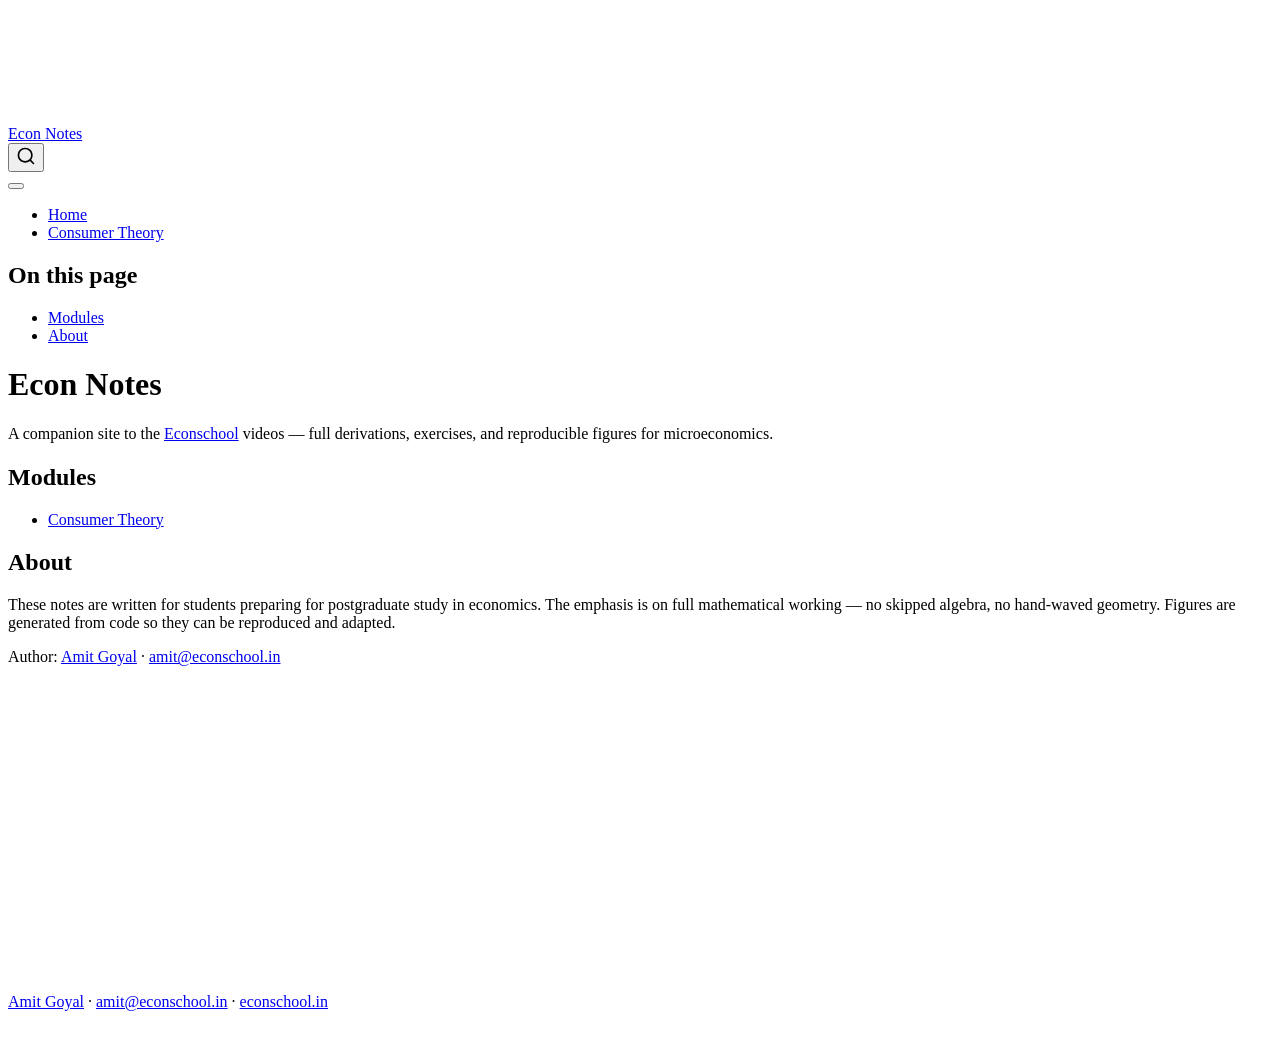
==== index.html @ 5a7f018c "Built site for gh-pages" ====
<!DOCTYPE html>
<html xmlns="http://www.w3.org/1999/xhtml" lang="en" xml:lang="en"><head>

<meta charset="utf-8">
<meta name="generator" content="quarto-1.9.37">

<meta name="viewport" content="width=device-width, initial-scale=1.0, user-scalable=yes">


<title>Econ Notes</title>
<style>
/* Default styles provided by pandoc.
** See https://pandoc.org/MANUAL.html#variables-for-html for config info.
*/
code{white-space: pre-wrap;}
span.smallcaps{font-variant: small-caps;}
div.columns{display: flex; gap: min(4vw, 1.5em);}
div.column{flex: auto; overflow-x: auto;}
div.hanging-indent{margin-left: 1.5em; text-indent: -1.5em;}
ul.task-list{list-style: none;}
ul.task-list li input[type="checkbox"] {
  width: 0.8em;
  margin: 0 0.8em 0.2em -1em; /* quarto-specific, see https://github.com/quarto-dev/quarto-cli/issues/4556 */ 
  vertical-align: middle;
}
</style>


<script src="site_libs/quarto-nav/quarto-nav.js"></script>
<script src="site_libs/quarto-nav/headroom.min.js"></script>
<script src="site_libs/clipboard/clipboard.min.js"></script>
<script src="site_libs/quarto-search/autocomplete.umd.js"></script>
<script src="site_libs/quarto-search/fuse.min.js"></script>
<script src="site_libs/quarto-search/quarto-search.js"></script>
<meta name="quarto:offset" content="./">
<script src="site_libs/quarto-html/quarto.js" type="module"></script>
<script src="site_libs/quarto-html/tabsets/tabsets.js" type="module"></script>
<script src="site_libs/quarto-html/popper.min.js"></script>
<script src="site_libs/quarto-html/tippy.umd.min.js"></script>
<script src="site_libs/quarto-html/anchor.min.js"></script>
<link href="site_libs/quarto-html/tippy.css" rel="stylesheet">
<link href="site_libs/quarto-html/quarto-syntax-highlighting-7f8f88aac4f3542376d5c11b86a4c14d.css" rel="stylesheet" id="quarto-text-highlighting-styles">
<script src="site_libs/bootstrap/bootstrap.min.js"></script>
<link href="site_libs/bootstrap/bootstrap-icons.css" rel="stylesheet">
<link href="site_libs/bootstrap/bootstrap-158031087360bce0ff56dc785ce39e06.min.css" rel="stylesheet" append-hash="true" id="quarto-bootstrap" data-mode="light">
<script id="quarto-search-options" type="application/json">{
  "location": "navbar",
  "copy-button": false,
  "collapse-after": 3,
  "panel-placement": "end",
  "type": "overlay",
  "limit": 50,
  "keyboard-shortcut": [
    "f",
    "/",
    "s"
  ],
  "show-item-context": false,
  "language": {
    "search-no-results-text": "No results",
    "search-matching-documents-text": "matching documents",
    "search-copy-link-title": "Copy link to search",
    "search-hide-matches-text": "Hide additional matches",
    "search-more-match-text": "more match in this document",
    "search-more-matches-text": "more matches in this document",
    "search-clear-button-title": "Clear",
    "search-text-placeholder": "",
    "search-detached-cancel-button-title": "Cancel",
    "search-submit-button-title": "Submit",
    "search-label": "Search"
  }
}</script>


<link rel="stylesheet" href="styles.css">
</head>

<body class="nav-fixed quarto-light">

<div id="quarto-search-results"></div>
  <header id="quarto-header" class="headroom fixed-top">
    <nav class="navbar navbar-expand-lg " data-bs-theme="dark">
      <div class="navbar-container container-fluid">
      <div class="navbar-brand-container mx-auto">
    <a class="navbar-brand" href="./index.html">
    <span class="navbar-title">Econ Notes</span>
    </a>
  </div>
            <div id="quarto-search" class="" title="Search"></div>
          <button class="navbar-toggler" type="button" data-bs-toggle="collapse" data-bs-target="#navbarCollapse" aria-controls="navbarCollapse" role="menu" aria-expanded="false" aria-label="Toggle navigation" onclick="if (window.quartoToggleHeadroom) { window.quartoToggleHeadroom(); }">
  <span class="navbar-toggler-icon"></span>
</button>
          <div class="collapse navbar-collapse" id="navbarCollapse">
            <ul class="navbar-nav navbar-nav-scroll me-auto">
  <li class="nav-item">
    <a class="nav-link active" href="./index.html" aria-current="page"> 
<span class="menu-text">Home</span></a>
  </li>  
  <li class="nav-item">
    <a class="nav-link" href="./consumer-theory/index.html"> 
<span class="menu-text">Consumer Theory</span></a>
  </li>  
</ul>
          </div> <!-- /navcollapse -->
            <div class="quarto-navbar-tools">
</div>
      </div> <!-- /container-fluid -->
    </nav>
</header>
<!-- content -->
<div id="quarto-content" class="quarto-container page-columns page-rows-contents page-layout-article page-navbar">
<!-- sidebar -->
<!-- margin-sidebar -->
    <div id="quarto-margin-sidebar" class="sidebar margin-sidebar">
        <nav id="TOC" role="doc-toc" class="toc-active">
    <h2 id="toc-title">On this page</h2>
   
  <ul>
  <li><a href="#modules" id="toc-modules" class="nav-link active" data-scroll-target="#modules">Modules</a></li>
  <li><a href="#about" id="toc-about" class="nav-link" data-scroll-target="#about">About</a></li>
  </ul>
</nav>
    </div>
<!-- main -->
<main class="content" id="quarto-document-content">

<header id="title-block-header" class="quarto-title-block default">
<div class="quarto-title">
<h1 class="title">Econ Notes</h1>
</div>



<div class="quarto-title-meta">

    
  
    
  </div>
  


</header>


<p>A companion site to the <a href="https://econschool.in">Econschool</a> videos — full derivations, exercises, and reproducible figures for microeconomics.</p>
<section id="modules" class="level2">
<h2 class="anchored" data-anchor-id="modules">Modules</h2>
<ul>
<li><a href="./consumer-theory/index.html">Consumer Theory</a></li>
</ul>
</section>
<section id="about" class="level2">
<h2 class="anchored" data-anchor-id="about">About</h2>
<p>These notes are written for students preparing for postgraduate study in economics. The emphasis is on full mathematical working — no skipped algebra, no hand-waved geometry. Figures are generated from code so they can be reproduced and adapted.</p>
<p>Author: <a href="https://econschool.in">Amit Goyal</a> · <a href="mailto:amit@econschool.in" class="email">amit@econschool.in</a></p>


</section>

</main> <!-- /main -->
<script id="quarto-html-after-body" type="application/javascript">
  window.document.addEventListener("DOMContentLoaded", function (event) {
    const icon = "";
    const anchorJS = new window.AnchorJS();
    anchorJS.options = {
      placement: 'right',
      icon: icon
    };
    anchorJS.add('.anchored');
    const isCodeAnnotation = (el) => {
      for (const clz of el.classList) {
        if (clz.startsWith('code-annotation-')) {                     
          return true;
        }
      }
      return false;
    }
    const onCopySuccess = function(e) {
      // button target
      const button = e.trigger;
      // don't keep focus
      button.blur();
      // flash "checked"
      button.classList.add('code-copy-button-checked');
      var currentTitle = button.getAttribute("title");
      button.setAttribute("title", "Copied!");
      let tooltip;
      if (window.bootstrap) {
        button.setAttribute("data-bs-toggle", "tooltip");
        button.setAttribute("data-bs-placement", "left");
        button.setAttribute("data-bs-title", "Copied!");
        tooltip = new bootstrap.Tooltip(button, 
          { trigger: "manual", 
            customClass: "code-copy-button-tooltip",
            offset: [0, -8]});
        tooltip.show();    
      }
      setTimeout(function() {
        if (tooltip) {
          tooltip.hide();
          button.removeAttribute("data-bs-title");
          button.removeAttribute("data-bs-toggle");
          button.removeAttribute("data-bs-placement");
        }
        button.setAttribute("title", currentTitle);
        button.classList.remove('code-copy-button-checked');
      }, 1000);
      // clear code selection
      e.clearSelection();
    }
    const getTextToCopy = function(trigger) {
      const outerScaffold = trigger.parentElement.cloneNode(true);
      const codeEl = outerScaffold.querySelector('code');
      for (const childEl of codeEl.children) {
        if (isCodeAnnotation(childEl)) {
          childEl.remove();
        }
      }
      return codeEl.innerText;
    }
    const clipboard = new window.ClipboardJS('.code-copy-button:not([data-in-quarto-modal])', {
      text: getTextToCopy
    });
    clipboard.on('success', onCopySuccess);
    if (window.document.getElementById('quarto-embedded-source-code-modal')) {
      const clipboardModal = new window.ClipboardJS('.code-copy-button[data-in-quarto-modal]', {
        text: getTextToCopy,
        container: window.document.getElementById('quarto-embedded-source-code-modal')
      });
      clipboardModal.on('success', onCopySuccess);
    }
      var localhostRegex = new RegExp(/^(?:http|https):\/\/localhost\:?[0-9]*\//);
      var mailtoRegex = new RegExp(/^mailto:/);
        var filterRegex = new RegExp('/' + window.location.host + '/');
      var isInternal = (href) => {
          return filterRegex.test(href) || localhostRegex.test(href) || mailtoRegex.test(href);
      }
      // Inspect non-navigation links and adorn them if external
     var links = window.document.querySelectorAll('a[href]:not(.nav-link):not(.navbar-brand):not(.toc-action):not(.sidebar-link):not(.sidebar-item-toggle):not(.pagination-link):not(.no-external):not([aria-hidden]):not(.dropdown-item):not(.quarto-navigation-tool):not(.about-link)');
      for (var i=0; i<links.length; i++) {
        const link = links[i];
        if (!isInternal(link.href)) {
          // undo the damage that might have been done by quarto-nav.js in the case of
          // links that we want to consider external
          if (link.dataset.originalHref !== undefined) {
            link.href = link.dataset.originalHref;
          }
        }
      }
    function tippyHover(el, contentFn, onTriggerFn, onUntriggerFn) {
      const config = {
        allowHTML: true,
        maxWidth: 500,
        delay: 100,
        arrow: false,
        appendTo: function(el) {
            return el.parentElement;
        },
        interactive: true,
        interactiveBorder: 10,
        theme: 'quarto',
        placement: 'bottom-start',
      };
      if (contentFn) {
        config.content = contentFn;
      }
      if (onTriggerFn) {
        config.onTrigger = onTriggerFn;
      }
      if (onUntriggerFn) {
        config.onUntrigger = onUntriggerFn;
      }
      window.tippy(el, config); 
    }
    const noterefs = window.document.querySelectorAll('a[role="doc-noteref"]');
    for (var i=0; i<noterefs.length; i++) {
      const ref = noterefs[i];
      tippyHover(ref, function() {
        // use id or data attribute instead here
        let href = ref.getAttribute('data-footnote-href') || ref.getAttribute('href');
        try { href = new URL(href).hash; } catch {}
        const id = href.replace(/^#\/?/, "");
        const note = window.document.getElementById(id);
        if (note) {
          return note.innerHTML;
        } else {
          return "";
        }
      });
    }
    const xrefs = window.document.querySelectorAll('a.quarto-xref');
    const processXRef = (id, note) => {
      // Strip column container classes
      const stripColumnClz = (el) => {
        el.classList.remove("page-full", "page-columns");
        if (el.children) {
          for (const child of el.children) {
            stripColumnClz(child);
          }
        }
      }
      stripColumnClz(note)
      if (id === null || id.startsWith('sec-')) {
        // Special case sections, only their first couple elements
        const container = document.createElement("div");
        if (note.children && note.children.length > 2) {
          container.appendChild(note.children[0].cloneNode(true));
          for (let i = 1; i < note.children.length; i++) {
            const child = note.children[i];
            if (child.tagName === "P" && child.innerText === "") {
              continue;
            } else {
              container.appendChild(child.cloneNode(true));
              break;
            }
          }
          if (window.Quarto?.typesetMath) {
            window.Quarto.typesetMath(container);
          }
          return container.innerHTML
        } else {
          if (window.Quarto?.typesetMath) {
            window.Quarto.typesetMath(note);
          }
          return note.innerHTML;
        }
      } else {
        // Remove any anchor links if they are present
        const anchorLink = note.querySelector('a.anchorjs-link');
        if (anchorLink) {
          anchorLink.remove();
        }
        if (window.Quarto?.typesetMath) {
          window.Quarto.typesetMath(note);
        }
        if (note.classList.contains("callout")) {
          return note.outerHTML;
        } else {
          return note.innerHTML;
        }
      }
    }
    for (var i=0; i<xrefs.length; i++) {
      const xref = xrefs[i];
      tippyHover(xref, undefined, function(instance) {
        instance.disable();
        let url = xref.getAttribute('href');
        let hash = undefined; 
        if (url.startsWith('#')) {
          hash = url;
        } else {
          try { hash = new URL(url).hash; } catch {}
        }
        if (hash) {
          const id = hash.replace(/^#\/?/, "");
          const note = window.document.getElementById(id);
          if (note !== null) {
            try {
              const html = processXRef(id, note.cloneNode(true));
              instance.setContent(html);
            } finally {
              instance.enable();
              instance.show();
            }
          } else {
            // See if we can fetch this
            fetch(url.split('#')[0])
            .then(res => res.text())
            .then(html => {
              const parser = new DOMParser();
              const htmlDoc = parser.parseFromString(html, "text/html");
              const note = htmlDoc.getElementById(id);
              if (note !== null) {
                const html = processXRef(id, note);
                instance.setContent(html);
              } 
            }).finally(() => {
              instance.enable();
              instance.show();
            });
          }
        } else {
          // See if we can fetch a full url (with no hash to target)
          // This is a special case and we should probably do some content thinning / targeting
          fetch(url)
          .then(res => res.text())
          .then(html => {
            const parser = new DOMParser();
            const htmlDoc = parser.parseFromString(html, "text/html");
            const note = htmlDoc.querySelector('main.content');
            if (note !== null) {
              // This should only happen for chapter cross references
              // (since there is no id in the URL)
              // remove the first header
              if (note.children.length > 0 && note.children[0].tagName === "HEADER") {
                note.children[0].remove();
              }
              const html = processXRef(null, note);
              instance.setContent(html);
            } 
          }).finally(() => {
            instance.enable();
            instance.show();
          });
        }
      }, function(instance) {
      });
    }
        let selectedAnnoteEl;
        const selectorForAnnotation = ( cell, annotation) => {
          let cellAttr = 'data-code-cell="' + cell + '"';
          let lineAttr = 'data-code-annotation="' +  annotation + '"';
          const selector = 'span[' + cellAttr + '][' + lineAttr + ']';
          return selector;
        }
        const selectCodeLines = (annoteEl) => {
          const doc = window.document;
          const targetCell = annoteEl.getAttribute("data-target-cell");
          const targetAnnotation = annoteEl.getAttribute("data-target-annotation");
          const annoteSpan = window.document.querySelector(selectorForAnnotation(targetCell, targetAnnotation));
          const lines = annoteSpan.getAttribute("data-code-lines").split(",");
          const lineIds = lines.map((line) => {
            return targetCell + "-" + line;
          })
          let top = null;
          let height = null;
          let parent = null;
          if (lineIds.length > 0) {
              //compute the position of the single el (top and bottom and make a div)
              const el = window.document.getElementById(lineIds[0]);
              top = el.offsetTop;
              height = el.offsetHeight;
              parent = el.parentElement.parentElement;
            if (lineIds.length > 1) {
              const lastEl = window.document.getElementById(lineIds[lineIds.length - 1]);
              const bottom = lastEl.offsetTop + lastEl.offsetHeight;
              height = bottom - top;
            }
            if (top !== null && height !== null && parent !== null) {
              // cook up a div (if necessary) and position it 
              let div = window.document.getElementById("code-annotation-line-highlight");
              if (div === null) {
                div = window.document.createElement("div");
                div.setAttribute("id", "code-annotation-line-highlight");
                div.style.position = 'absolute';
                parent.appendChild(div);
              }
              div.style.top = top - 2 + "px";
              div.style.height = height + 4 + "px";
              div.style.left = 0;
              let gutterDiv = window.document.getElementById("code-annotation-line-highlight-gutter");
              if (gutterDiv === null) {
                gutterDiv = window.document.createElement("div");
                gutterDiv.setAttribute("id", "code-annotation-line-highlight-gutter");
                gutterDiv.style.position = 'absolute';
                const codeCell = window.document.getElementById(targetCell);
                const gutter = codeCell.querySelector('.code-annotation-gutter');
                gutter.appendChild(gutterDiv);
              }
              gutterDiv.style.top = top - 2 + "px";
              gutterDiv.style.height = height + 4 + "px";
            }
            selectedAnnoteEl = annoteEl;
          }
        };
        const unselectCodeLines = () => {
          const elementsIds = ["code-annotation-line-highlight", "code-annotation-line-highlight-gutter"];
          elementsIds.forEach((elId) => {
            const div = window.document.getElementById(elId);
            if (div) {
              div.remove();
            }
          });
          selectedAnnoteEl = undefined;
        };
          // Handle positioning of the toggle
      window.addEventListener(
        "resize",
        throttle(() => {
          elRect = undefined;
          if (selectedAnnoteEl) {
            selectCodeLines(selectedAnnoteEl);
          }
        }, 10)
      );
      function throttle(fn, ms) {
      let throttle = false;
      let timer;
        return (...args) => {
          if(!throttle) { // first call gets through
              fn.apply(this, args);
              throttle = true;
          } else { // all the others get throttled
              if(timer) clearTimeout(timer); // cancel #2
              timer = setTimeout(() => {
                fn.apply(this, args);
                timer = throttle = false;
              }, ms);
          }
        };
      }
        // Attach click handler to the DT
        const annoteDls = window.document.querySelectorAll('dt[data-target-cell]');
        for (const annoteDlNode of annoteDls) {
          annoteDlNode.addEventListener('click', (event) => {
            const clickedEl = event.target;
            if (clickedEl !== selectedAnnoteEl) {
              unselectCodeLines();
              const activeEl = window.document.querySelector('dt[data-target-cell].code-annotation-active');
              if (activeEl) {
                activeEl.classList.remove('code-annotation-active');
              }
              selectCodeLines(clickedEl);
              clickedEl.classList.add('code-annotation-active');
            } else {
              // Unselect the line
              unselectCodeLines();
              clickedEl.classList.remove('code-annotation-active');
            }
          });
        }
    const findCites = (el) => {
      const parentEl = el.parentElement;
      if (parentEl) {
        const cites = parentEl.dataset.cites;
        if (cites) {
          return {
            el,
            cites: cites.split(' ')
          };
        } else {
          return findCites(el.parentElement)
        }
      } else {
        return undefined;
      }
    };
    var bibliorefs = window.document.querySelectorAll('a[role="doc-biblioref"]');
    for (var i=0; i<bibliorefs.length; i++) {
      const ref = bibliorefs[i];
      const citeInfo = findCites(ref);
      if (citeInfo) {
        tippyHover(citeInfo.el, function() {
          var popup = window.document.createElement('div');
          citeInfo.cites.forEach(function(cite) {
            var citeDiv = window.document.createElement('div');
            citeDiv.classList.add('hanging-indent');
            citeDiv.classList.add('csl-entry');
            var biblioDiv = window.document.getElementById('ref-' + cite);
            if (biblioDiv) {
              citeDiv.innerHTML = biblioDiv.innerHTML;
            }
            popup.appendChild(citeDiv);
          });
          return popup.innerHTML;
        });
      }
    }
  });
  </script>
</div> <!-- /content -->
<footer class="footer">
  <div class="nav-footer">
    <div class="nav-footer-left">
      &nbsp;
    </div>   
    <div class="nav-footer-center">
<p><a href="https://econschool.in">Amit Goyal</a> · <a href="mailto:amit@econschool.in" class="email">amit@econschool.in</a> · <a href="https://econschool.in">econschool.in</a></p>
</div>
    <div class="nav-footer-right">
      &nbsp;
    </div>
  </div>
</footer>




</body></html>
---- site_libs/quarto-html/tippy.css ----
.tippy-box[data-animation=fade][data-state=hidden]{opacity:0}[data-tippy-root]{max-width:calc(100vw - 10px)}.tippy-box{position:relative;background-color:#333;color:#fff;border-radius:4px;font-size:14px;line-height:1.4;white-space:normal;outline:0;transition-property:transform,visibility,opacity}.tippy-box[data-placement^=top]>.tippy-arrow{bottom:0}.tippy-box[data-placement^=top]>.tippy-arrow:before{bottom:-7px;left:0;border-width:8px 8px 0;border-top-color:initial;transform-origin:center top}.tippy-box[data-placement^=bottom]>.tippy-arrow{top:0}.tippy-box[data-placement^=bottom]>.tippy-arrow:before{top:-7px;left:0;border-width:0 8px 8px;border-bottom-color:initial;transform-origin:center bottom}.tippy-box[data-placement^=left]>.tippy-arrow{right:0}.tippy-box[data-placement^=left]>.tippy-arrow:before{border-width:8px 0 8px 8px;border-left-color:initial;right:-7px;transform-origin:center left}.tippy-box[data-placement^=right]>.tippy-arrow{left:0}.tippy-box[data-placement^=right]>.tippy-arrow:before{left:-7px;border-width:8px 8px 8px 0;border-right-color:initial;transform-origin:center right}.tippy-box[data-inertia][data-state=visible]{transition-timing-function:cubic-bezier(.54,1.5,.38,1.11)}.tippy-arrow{width:16px;height:16px;color:#333}.tippy-arrow:before{content:"";position:absolute;border-color:transparent;border-style:solid}.tippy-content{position:relative;padding:5px 9px;z-index:1}
---- site_libs/quarto-html/quarto-syntax-highlighting-7f8f88aac4f3542376d5c11b86a4c14d.css ----
/* quarto syntax highlight colors */
:root {
  --quarto-hl-ot-color: #003B4F;
  --quarto-hl-at-color: #657422;
  --quarto-hl-ss-color: #20794D;
  --quarto-hl-an-color: #5E5E5E;
  --quarto-hl-fu-color: #4758AB;
  --quarto-hl-st-color: #20794D;
  --quarto-hl-cf-color: #003B4F;
  --quarto-hl-op-color: #5E5E5E;
  --quarto-hl-er-color: #AD0000;
  --quarto-hl-bn-color: #AD0000;
  --quarto-hl-al-color: #AD0000;
  --quarto-hl-va-color: #111111;
  --quarto-hl-bu-color: inherit;
  --quarto-hl-ex-color: inherit;
  --quarto-hl-pp-color: #AD0000;
  --quarto-hl-in-color: #5E5E5E;
  --quarto-hl-vs-color: #20794D;
  --quarto-hl-wa-color: #5E5E5E;
  --quarto-hl-do-color: #5E5E5E;
  --quarto-hl-im-color: #00769E;
  --quarto-hl-ch-color: #20794D;
  --quarto-hl-dt-color: #AD0000;
  --quarto-hl-fl-color: #AD0000;
  --quarto-hl-co-color: #5E5E5E;
  --quarto-hl-cv-color: #5E5E5E;
  --quarto-hl-cn-color: #8f5902;
  --quarto-hl-sc-color: #5E5E5E;
  --quarto-hl-dv-color: #AD0000;
  --quarto-hl-kw-color: #003B4F;
}

/* other quarto variables */
:root {
  --quarto-font-monospace: SFMono-Regular, Menlo, Monaco, Consolas, "Liberation Mono", "Courier New", monospace;
}

/* syntax highlight based on Pandoc's rules */
pre > code.sourceCode > span {
  color: #003B4F;
}

code.sourceCode > span {
  color: #003B4F;
}

div.sourceCode,
div.sourceCode pre.sourceCode {
  color: #003B4F;
}

/* Normal */
code span {
  color: #003B4F;
}

/* Alert */
code span.al {
  color: #AD0000;
  font-style: inherit;
}

/* Annotation */
code span.an {
  color: #5E5E5E;
  font-style: inherit;
}

/* Attribute */
code span.at {
  color: #657422;
  font-style: inherit;
}

/* BaseN */
code span.bn {
  color: #AD0000;
  font-style: inherit;
}

/* BuiltIn */
code span.bu {
  font-style: inherit;
}

/* ControlFlow */
code span.cf {
  color: #003B4F;
  font-weight: bold;
  font-style: inherit;
}

/* Char */
code span.ch {
  color: #20794D;
  font-style: inherit;
}

/* Constant */
code span.cn {
  color: #8f5902;
  font-style: inherit;
}

/* Comment */
code span.co {
  color: #5E5E5E;
  font-style: inherit;
}

/* CommentVar */
code span.cv {
  color: #5E5E5E;
  font-style: italic;
}

/* Documentation */
code span.do {
  color: #5E5E5E;
  font-style: italic;
}

/* DataType */
code span.dt {
  color: #AD0000;
  font-style: inherit;
}

/* DecVal */
code span.dv {
  color: #AD0000;
  font-style: inherit;
}

/* Error */
code span.er {
  color: #AD0000;
  font-style: inherit;
}

/* Extension */
code span.ex {
  font-style: inherit;
}

/* Float */
code span.fl {
  color: #AD0000;
  font-style: inherit;
}

/* Function */
code span.fu {
  color: #4758AB;
  font-style: inherit;
}

/* Import */
code span.im {
  color: #00769E;
  font-style: inherit;
}

/* Information */
code span.in {
  color: #5E5E5E;
  font-style: inherit;
}

/* Keyword */
code span.kw {
  color: #003B4F;
  font-weight: bold;
  font-style: inherit;
}

/* Operator */
code span.op {
  color: #5E5E5E;
  font-style: inherit;
}

/* Other */
code span.ot {
  color: #003B4F;
  font-style: inherit;
}

/* Preprocessor */
code span.pp {
  color: #AD0000;
  font-style: inherit;
}

/* SpecialChar */
code span.sc {
  color: #5E5E5E;
  font-style: inherit;
}

/* SpecialString */
code span.ss {
  color: #20794D;
  font-style: inherit;
}

/* String */
code span.st {
  color: #20794D;
  font-style: inherit;
}

/* Variable */
code span.va {
  color: #111111;
  font-style: inherit;
}

/* VerbatimString */
code span.vs {
  color: #20794D;
  font-style: inherit;
}

/* Warning */
code span.wa {
  color: #5E5E5E;
  font-style: italic;
}

.prevent-inlining {
  content: "</";
}

/*# sourceMappingURL=789ad8cd35626ba772517505b42a116e.css.map */
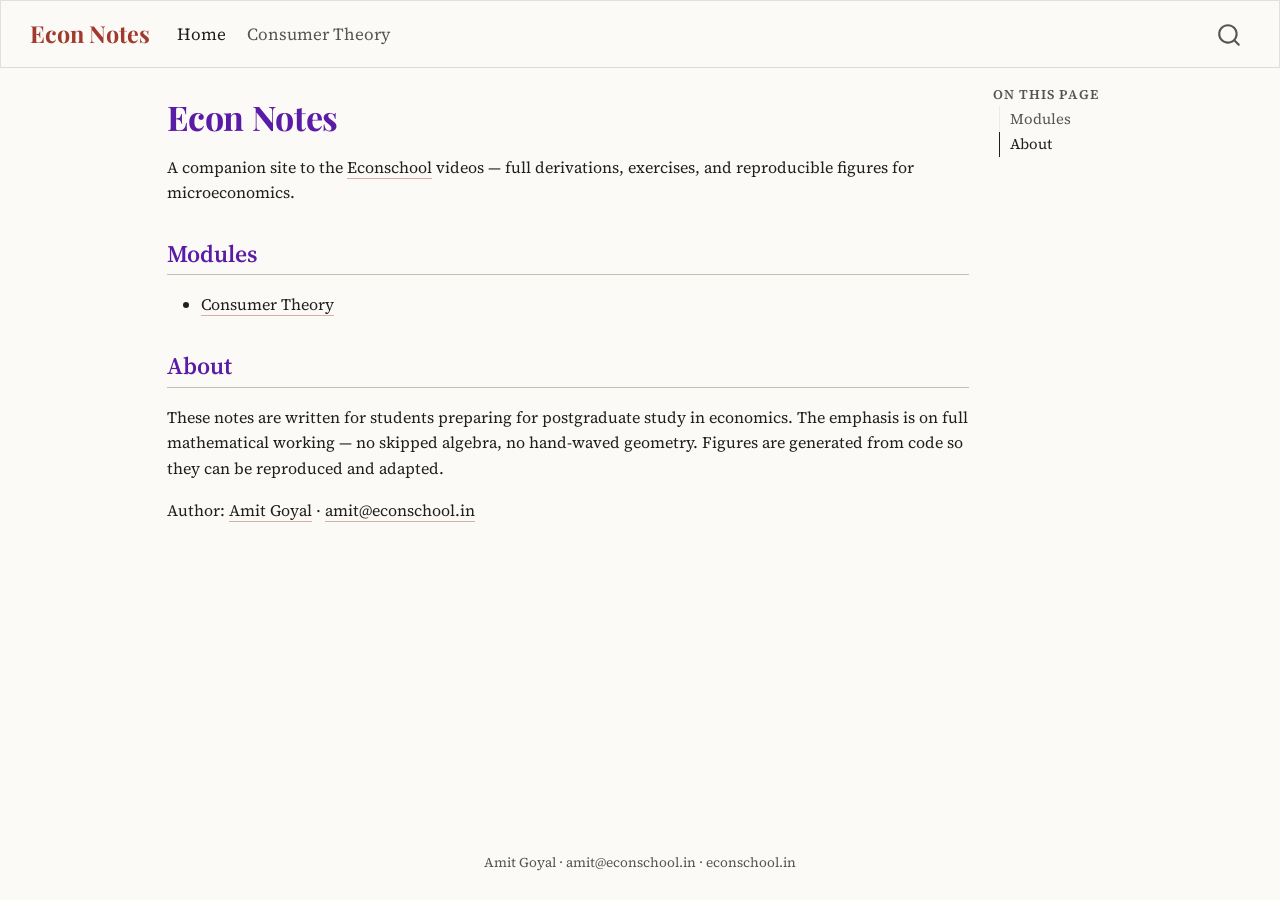
==== commit 337d3f5a: "Built site for gh-pages" ====
--- a/index.html
+++ b/index.html
@@ -42,7 +42,7 @@
 <link href="site_libs/quarto-html/quarto-syntax-highlighting-7f8f88aac4f3542376d5c11b86a4c14d.css" rel="stylesheet" id="quarto-text-highlighting-styles">
 <script src="site_libs/bootstrap/bootstrap.min.js"></script>
 <link href="site_libs/bootstrap/bootstrap-icons.css" rel="stylesheet">
-<link href="site_libs/bootstrap/bootstrap-158031087360bce0ff56dc785ce39e06.min.css" rel="stylesheet" append-hash="true" id="quarto-bootstrap" data-mode="light">
+<link href="site_libs/bootstrap/bootstrap-644edf66fb51301e821e522aa0bec14b.min.css" rel="stylesheet" append-hash="true" id="quarto-bootstrap" data-mode="light">
 <script id="quarto-search-options" type="application/json">{
   "location": "navbar",
   "copy-button": false,
@@ -70,6 +70,9 @@
     "search-label": "Search"
   }
 }</script>
+<link rel="preconnect" href="https://fonts.googleapis.com">
+<link rel="preconnect" href="https://fonts.gstatic.com" crossorigin="">
+<link href="https://fonts.googleapis.com/css2?family=Playfair+Display:wght@400;700&amp;family=Source+Serif+4:wght@400;600&amp;family=JetBrains+Mono:wght@400&amp;display=swap" rel="stylesheet">
 
 
 <link rel="stylesheet" href="styles.css">
@@ -232,7 +235,7 @@
     }
       var localhostRegex = new RegExp(/^(?:http|https):\/\/localhost\:?[0-9]*\//);
       var mailtoRegex = new RegExp(/^mailto:/);
-        var filterRegex = new RegExp('/' + window.location.host + '/');
+        var filterRegex = new RegExp("https:\/\/amitkumargoyal\.github\.io\/econ-notes\/");
       var isInternal = (href) => {
           return filterRegex.test(href) || localhostRegex.test(href) || mailtoRegex.test(href);
       }
--- a/styles.css
+++ b/styles.css
@@ -0,0 +1,131 @@
+/* Econschool brand — restrained layer */
+
+/* Body — slightly larger than browser default but not inflated */
+body {
+  font-size: 16px;
+  line-height: 1.6;
+}
+
+/* H1 only gets the display face. H2+ stay in the body face, just in violet. */
+h1, h1.title {
+  font-family: "Playfair Display", Georgia, serif;
+  font-weight: 700;
+  font-size: 2rem;
+  letter-spacing: -0.01em;
+  margin-bottom: 1rem;
+}
+
+h2 {
+  font-family: "Source Serif 4", Georgia, serif;
+  font-weight: 600;
+  font-size: 1.4rem;
+  margin-top: 2rem;
+  padding-bottom: 0.35rem;
+  border-bottom: 1px solid #B8C5B5;
+}
+
+h3 {
+  font-family: "Source Serif 4", Georgia, serif;
+  font-weight: 600;
+  font-size: 1.15rem;
+  margin-top: 1.6rem;
+}
+
+h4, h5, h6 {
+  font-family: "Source Serif 4", Georgia, serif;
+  font-weight: 600;
+  font-size: 1rem;
+  margin-top: 1.4rem;
+}
+
+/* Body links — ink at rest, terracotta on hover. Stops the busy underline storm. */
+.content a:not(.nav-link):not(.navbar-brand) {
+  color: #1F1F1F;
+  border-bottom: 1px solid rgba(160, 58, 44, 0.4);
+  text-decoration: none;
+  transition: color 0.15s, border-color 0.15s;
+}
+
+.content a:not(.nav-link):not(.navbar-brand):hover {
+  color: #A03A2C;
+  border-bottom-color: #A03A2C;
+}
+
+/* Math — keep MathJax at slightly above body for legibility */
+.MathJax {
+  font-size: 1.05em !important;
+}
+
+/* Code — readable mono, mild background */
+pre, code {
+  font-family: "JetBrains Mono", Consolas, "Courier New", monospace;
+  font-size: 0.9em;
+}
+
+/* Navbar — minimal */
+.navbar {
+  border-bottom: 1px solid rgba(184, 197, 181, 0.5);
+}
+
+.navbar-brand {
+  font-family: "Playfair Display", Georgia, serif;
+  font-weight: 700;
+  color: #A03A2C !important;
+}
+
+.navbar-brand:hover {
+  color: #5A1BA6 !important;
+}
+
+.navbar .nav-link {
+  font-family: "Source Serif 4", Georgia, serif;
+  font-size: 1rem;
+  color: #555555;
+}
+
+.navbar .nav-link:hover {
+  color: #A03A2C;
+}
+
+/* TOC sidebar — quiet, secondary */
+#TOC > h2,
+.toc-title,
+nav[role="doc-toc"] > h2 {
+  font-family: "Source Serif 4", Georgia, serif !important;
+  font-weight: 600 !important;
+  font-size: 0.78rem !important;
+  text-transform: uppercase !important;
+  letter-spacing: 0.08em !important;
+  color: #555555 !important;
+  border-bottom: none !important;
+  padding-bottom: 0 !important;
+}
+
+.sidebar nav a,
+#TOC a {
+  color: #555555;
+  border-bottom: none;
+}
+
+.sidebar nav a:hover,
+.sidebar nav a.active,
+#TOC a:hover,
+#TOC a.active {
+  color: #A03A2C;
+  border-bottom: none;
+}
+
+/* Page footer */
+.page-footer {
+  border-top: 1px solid #B8C5B5;
+  padding-top: 1rem;
+  font-size: 0.88rem;
+  color: #555555;
+}
+
+/* Horizontal rules in body content — sage, with space */
+hr {
+  border: 0;
+  border-top: 1px solid #B8C5B5;
+  margin: 2rem 0;
+}
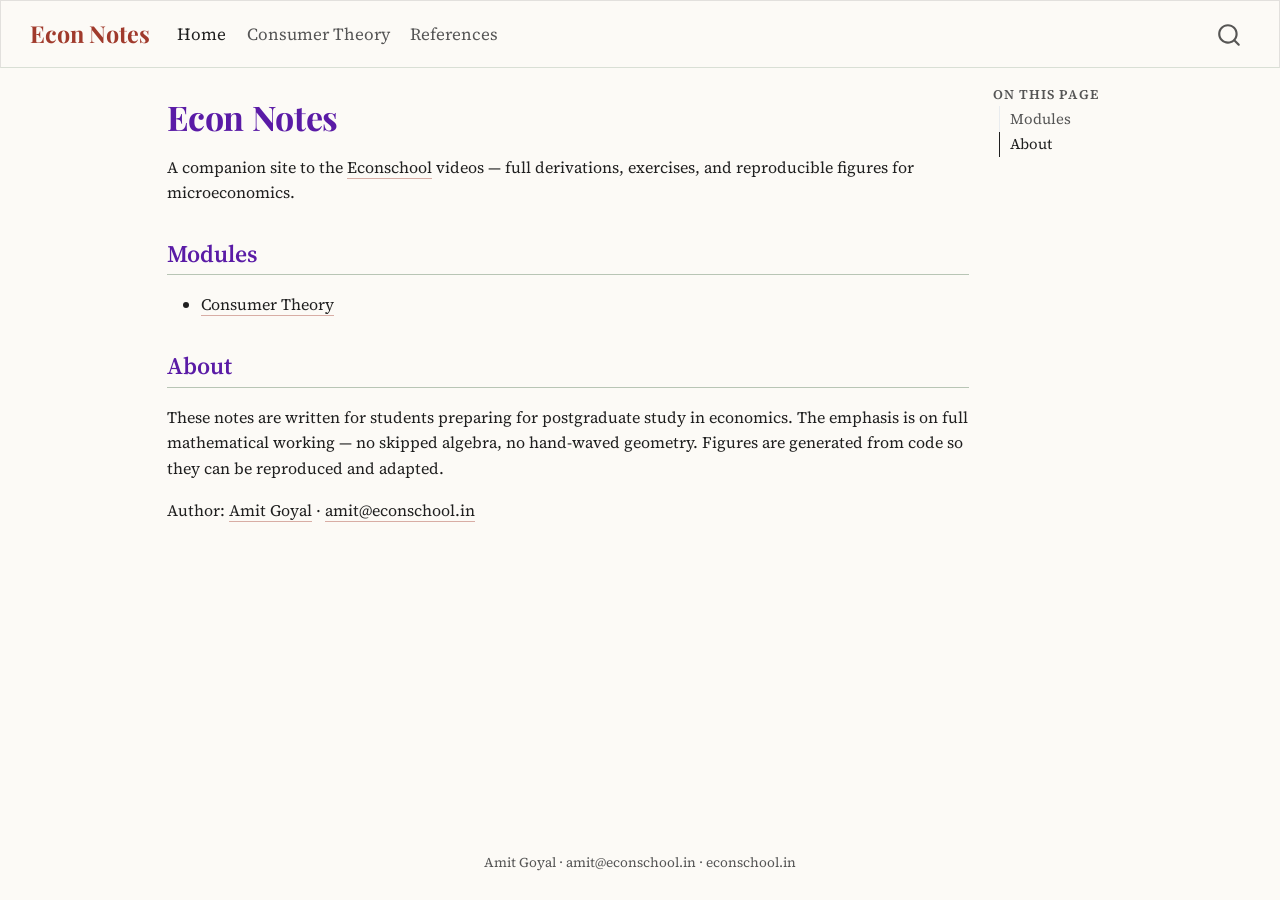
==== commit 091a9cf8: "Built site for gh-pages" ====
--- a/index.html
+++ b/index.html
@@ -2,7 +2,7 @@
 <html xmlns="http://www.w3.org/1999/xhtml" lang="en" xml:lang="en"><head>
 
 <meta charset="utf-8">
-<meta name="generator" content="quarto-1.9.37">
+<meta name="generator" content="quarto-1.9.38">
 
 <meta name="viewport" content="width=device-width, initial-scale=1.0, user-scalable=yes">
 
@@ -39,7 +39,7 @@
 <script src="site_libs/quarto-html/tippy.umd.min.js"></script>
 <script src="site_libs/quarto-html/anchor.min.js"></script>
 <link href="site_libs/quarto-html/tippy.css" rel="stylesheet">
-<link href="site_libs/quarto-html/quarto-syntax-highlighting-7f8f88aac4f3542376d5c11b86a4c14d.css" rel="stylesheet" id="quarto-text-highlighting-styles">
+<link href="site_libs/quarto-html/quarto-syntax-highlighting-15634bcf2e68342d4ad2dfa704d543f6.css" rel="stylesheet" id="quarto-text-highlighting-styles">
 <script src="site_libs/bootstrap/bootstrap.min.js"></script>
 <link href="site_libs/bootstrap/bootstrap-icons.css" rel="stylesheet">
 <link href="site_libs/bootstrap/bootstrap-644edf66fb51301e821e522aa0bec14b.min.css" rel="stylesheet" append-hash="true" id="quarto-bootstrap" data-mode="light">
@@ -103,6 +103,10 @@
     <a class="nav-link" href="./consumer-theory/index.html"> 
 <span class="menu-text">Consumer Theory</span></a>
   </li>  
+  <li class="nav-item">
+    <a class="nav-link" href="./references.html"> 
+<span class="menu-text">References</span></a>
+  </li>  
 </ul>
           </div> <!-- /navcollapse -->
             <div class="quarto-navbar-tools">
--- a/site_libs/quarto-html/quarto-syntax-highlighting-15634bcf2e68342d4ad2dfa704d543f6.css
+++ b/site_libs/quarto-html/quarto-syntax-highlighting-15634bcf2e68342d4ad2dfa704d543f6.css
@@ -0,0 +1,236 @@
+/* quarto syntax highlight colors */
+:root {
+  --quarto-hl-ot-color: #003B4F;
+  --quarto-hl-at-color: #657422;
+  --quarto-hl-ss-color: #20794D;
+  --quarto-hl-an-color: #5E5E5E;
+  --quarto-hl-fu-color: #4758AB;
+  --quarto-hl-st-color: #20794D;
+  --quarto-hl-cf-color: #003B4F;
+  --quarto-hl-op-color: #5E5E5E;
+  --quarto-hl-er-color: #AD0000;
+  --quarto-hl-bn-color: #AD0000;
+  --quarto-hl-al-color: #AD0000;
+  --quarto-hl-va-color: #111111;
+  --quarto-hl-bu-color: inherit;
+  --quarto-hl-ex-color: inherit;
+  --quarto-hl-pp-color: #AD0000;
+  --quarto-hl-in-color: #5E5E5E;
+  --quarto-hl-vs-color: #20794D;
+  --quarto-hl-wa-color: #5E5E5E;
+  --quarto-hl-do-color: #5E5E5E;
+  --quarto-hl-im-color: #00769E;
+  --quarto-hl-ch-color: #20794D;
+  --quarto-hl-dt-color: #AD0000;
+  --quarto-hl-fl-color: #AD0000;
+  --quarto-hl-co-color: #5E5E5E;
+  --quarto-hl-cv-color: #5E5E5E;
+  --quarto-hl-cn-color: #8f5902;
+  --quarto-hl-sc-color: #5E5E5E;
+  --quarto-hl-dv-color: #AD0000;
+  --quarto-hl-kw-color: #003B4F;
+}
+
+/* other quarto variables */
+:root {
+  --quarto-font-monospace: SFMono-Regular, Menlo, Monaco, Consolas, "Liberation Mono", "Courier New", monospace;
+}
+
+/* syntax highlight based on Pandoc's rules */
+pre > code.sourceCode > span {
+  color: #003B4F;
+}
+
+code.sourceCode > span {
+  color: #003B4F;
+}
+
+div.sourceCode,
+div.sourceCode pre.sourceCode {
+  color: #003B4F;
+}
+
+/* Normal */
+code span {
+  color: #003B4F;
+}
+
+/* Alert */
+code span.al {
+  color: #AD0000;
+  font-style: inherit;
+}
+
+/* Annotation */
+code span.an {
+  color: #5E5E5E;
+  font-style: inherit;
+}
+
+/* Attribute */
+code span.at {
+  color: #657422;
+  font-style: inherit;
+}
+
+/* BaseN */
+code span.bn {
+  color: #AD0000;
+  font-style: inherit;
+}
+
+/* BuiltIn */
+code span.bu {
+  font-style: inherit;
+}
+
+/* ControlFlow */
+code span.cf {
+  color: #003B4F;
+  font-weight: bold;
+  font-style: inherit;
+}
+
+/* Char */
+code span.ch {
+  color: #20794D;
+  font-style: inherit;
+}
+
+/* Constant */
+code span.cn {
+  color: #8f5902;
+  font-style: inherit;
+}
+
+/* Comment */
+code span.co {
+  color: #5E5E5E;
+  font-style: inherit;
+}
+
+/* CommentVar */
+code span.cv {
+  color: #5E5E5E;
+  font-style: italic;
+}
+
+/* Documentation */
+code span.do {
+  color: #5E5E5E;
+  font-style: italic;
+}
+
+/* DataType */
+code span.dt {
+  color: #AD0000;
+  font-style: inherit;
+}
+
+/* DecVal */
+code span.dv {
+  color: #AD0000;
+  font-style: inherit;
+}
+
+/* Error */
+code span.er {
+  color: #AD0000;
+  font-style: inherit;
+}
+
+/* Extension */
+code span.ex {
+  font-style: inherit;
+}
+
+/* Float */
+code span.fl {
+  color: #AD0000;
+  font-style: inherit;
+}
+
+/* Function */
+code span.fu {
+  color: #4758AB;
+  font-style: inherit;
+}
+
+/* Import */
+code span.im {
+  color: #00769E;
+  font-style: inherit;
+}
+
+/* Information */
+code span.in {
+  color: #5E5E5E;
+  font-style: inherit;
+}
+
+/* Keyword */
+code span.kw {
+  color: #003B4F;
+  font-weight: bold;
+  font-style: inherit;
+}
+
+/* Operator */
+code span.op {
+  color: #5E5E5E;
+  font-style: inherit;
+}
+
+/* Other */
+code span.ot {
+  color: #003B4F;
+  font-style: inherit;
+}
+
+/* Preprocessor */
+code span.pp {
+  color: #AD0000;
+  font-style: inherit;
+}
+
+/* SpecialChar */
+code span.sc {
+  color: #5E5E5E;
+  font-style: inherit;
+}
+
+/* SpecialString */
+code span.ss {
+  color: #20794D;
+  font-style: inherit;
+}
+
+/* String */
+code span.st {
+  color: #20794D;
+  font-style: inherit;
+}
+
+/* Variable */
+code span.va {
+  color: #111111;
+  font-style: inherit;
+}
+
+/* VerbatimString */
+code span.vs {
+  color: #20794D;
+  font-style: inherit;
+}
+
+/* Warning */
+code span.wa {
+  color: #5E5E5E;
+  font-style: italic;
+}
+
+.prevent-inlining {
+  content: "</";
+}
+
+/*# sourceMappingURL=f23921c56f73e400b49028c9186a1aa0.css.map */
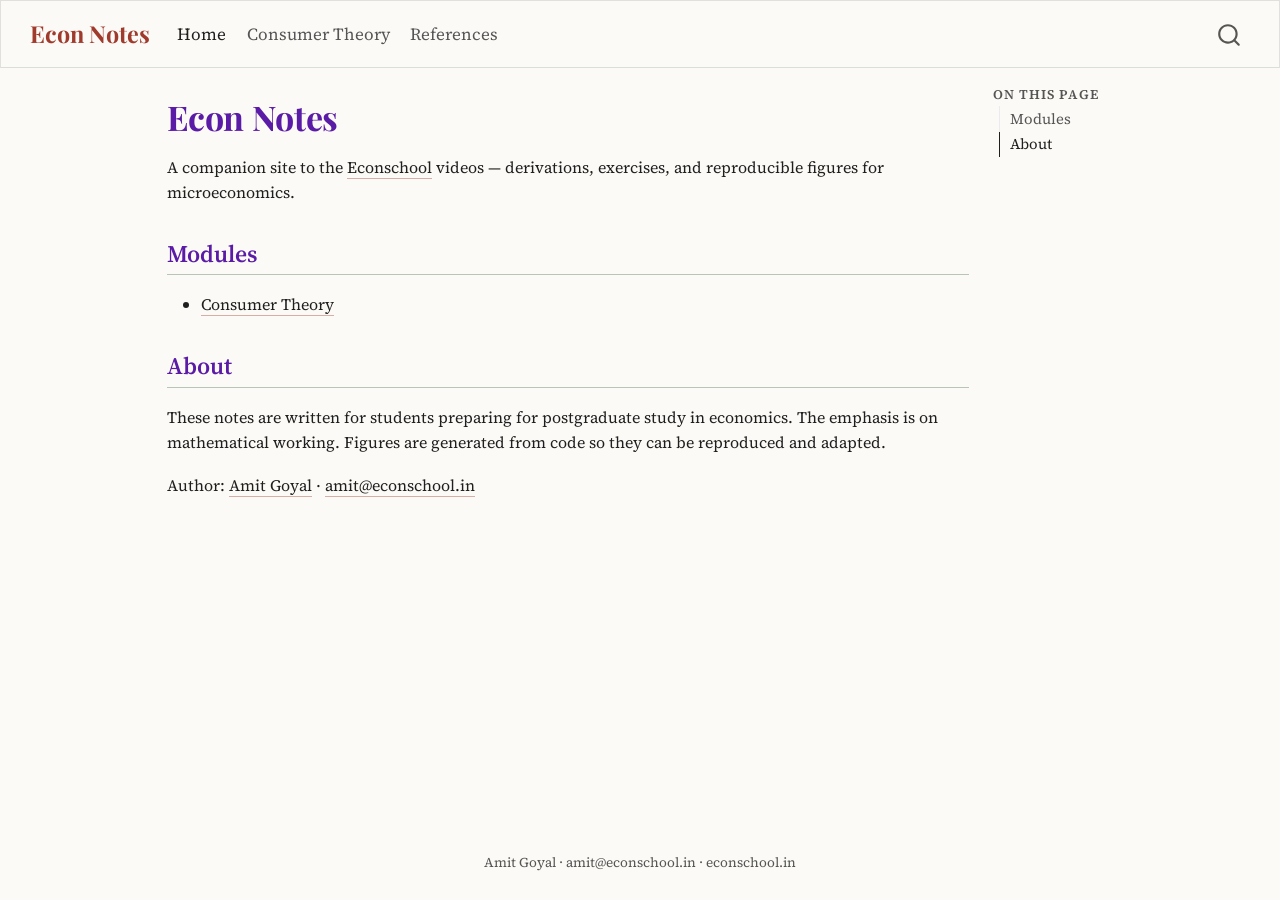
==== commit 374a3363: "Built site for gh-pages" ====
--- a/index.html
+++ b/index.html
@@ -42,7 +42,7 @@
 <link href="site_libs/quarto-html/quarto-syntax-highlighting-15634bcf2e68342d4ad2dfa704d543f6.css" rel="stylesheet" id="quarto-text-highlighting-styles">
 <script src="site_libs/bootstrap/bootstrap.min.js"></script>
 <link href="site_libs/bootstrap/bootstrap-icons.css" rel="stylesheet">
-<link href="site_libs/bootstrap/bootstrap-644edf66fb51301e821e522aa0bec14b.min.css" rel="stylesheet" append-hash="true" id="quarto-bootstrap" data-mode="light">
+<link href="site_libs/bootstrap/bootstrap-31d64d2ca770d405833e03220436c256.min.css" rel="stylesheet" append-hash="true" id="quarto-bootstrap" data-mode="light">
 <script id="quarto-search-options" type="application/json">{
   "location": "navbar",
   "copy-button": false,
@@ -150,7 +150,7 @@
 </header>
 
 
-<p>A companion site to the <a href="https://econschool.in">Econschool</a> videos — full derivations, exercises, and reproducible figures for microeconomics.</p>
+<p>A companion site to the <a href="https://econschool.in">Econschool</a> videos — derivations, exercises, and reproducible figures for microeconomics.</p>
 <section id="modules" class="level2">
 <h2 class="anchored" data-anchor-id="modules">Modules</h2>
 <ul>
@@ -159,7 +159,7 @@
 </section>
 <section id="about" class="level2">
 <h2 class="anchored" data-anchor-id="about">About</h2>
-<p>These notes are written for students preparing for postgraduate study in economics. The emphasis is on full mathematical working — no skipped algebra, no hand-waved geometry. Figures are generated from code so they can be reproduced and adapted.</p>
+<p>These notes are written for students preparing for postgraduate study in economics. The emphasis is on mathematical working. Figures are generated from code so they can be reproduced and adapted.</p>
 <p>Author: <a href="https://econschool.in">Amit Goyal</a> · <a href="mailto:amit@econschool.in" class="email">amit@econschool.in</a></p>
 
 
